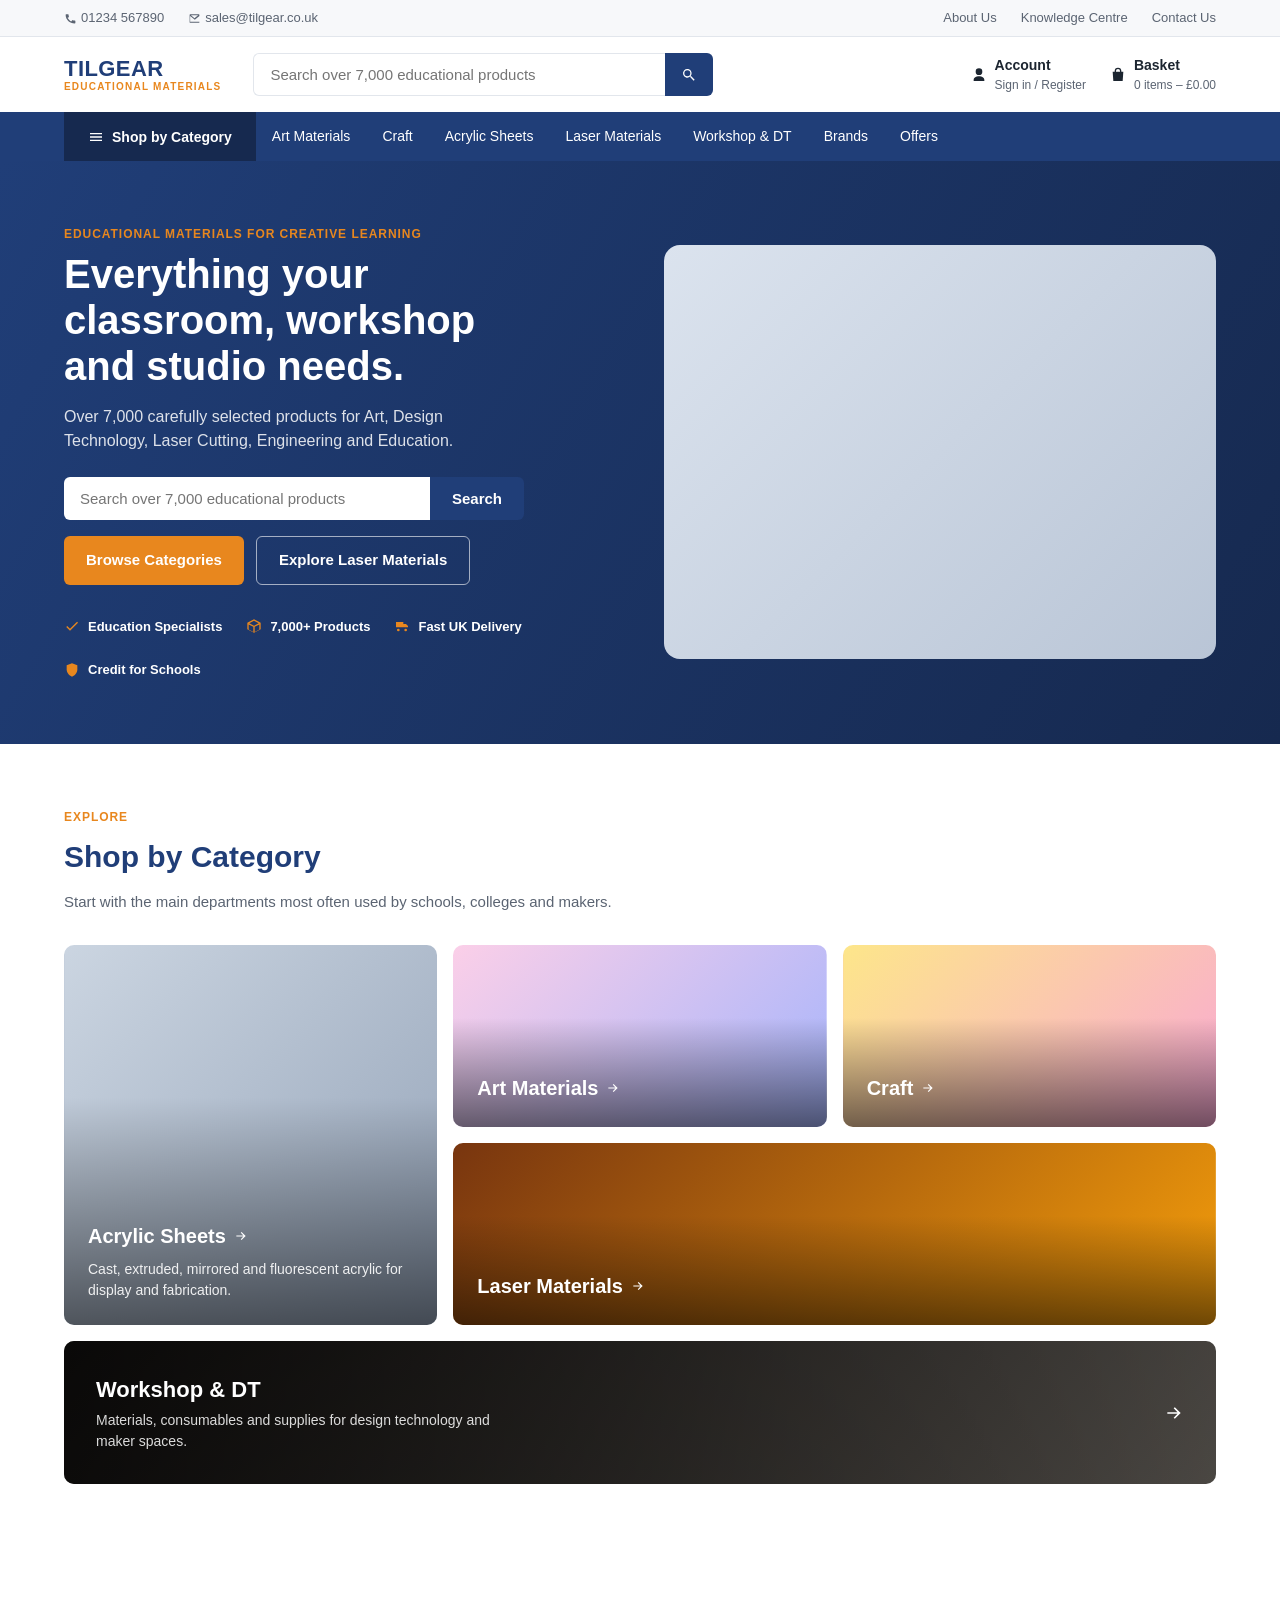
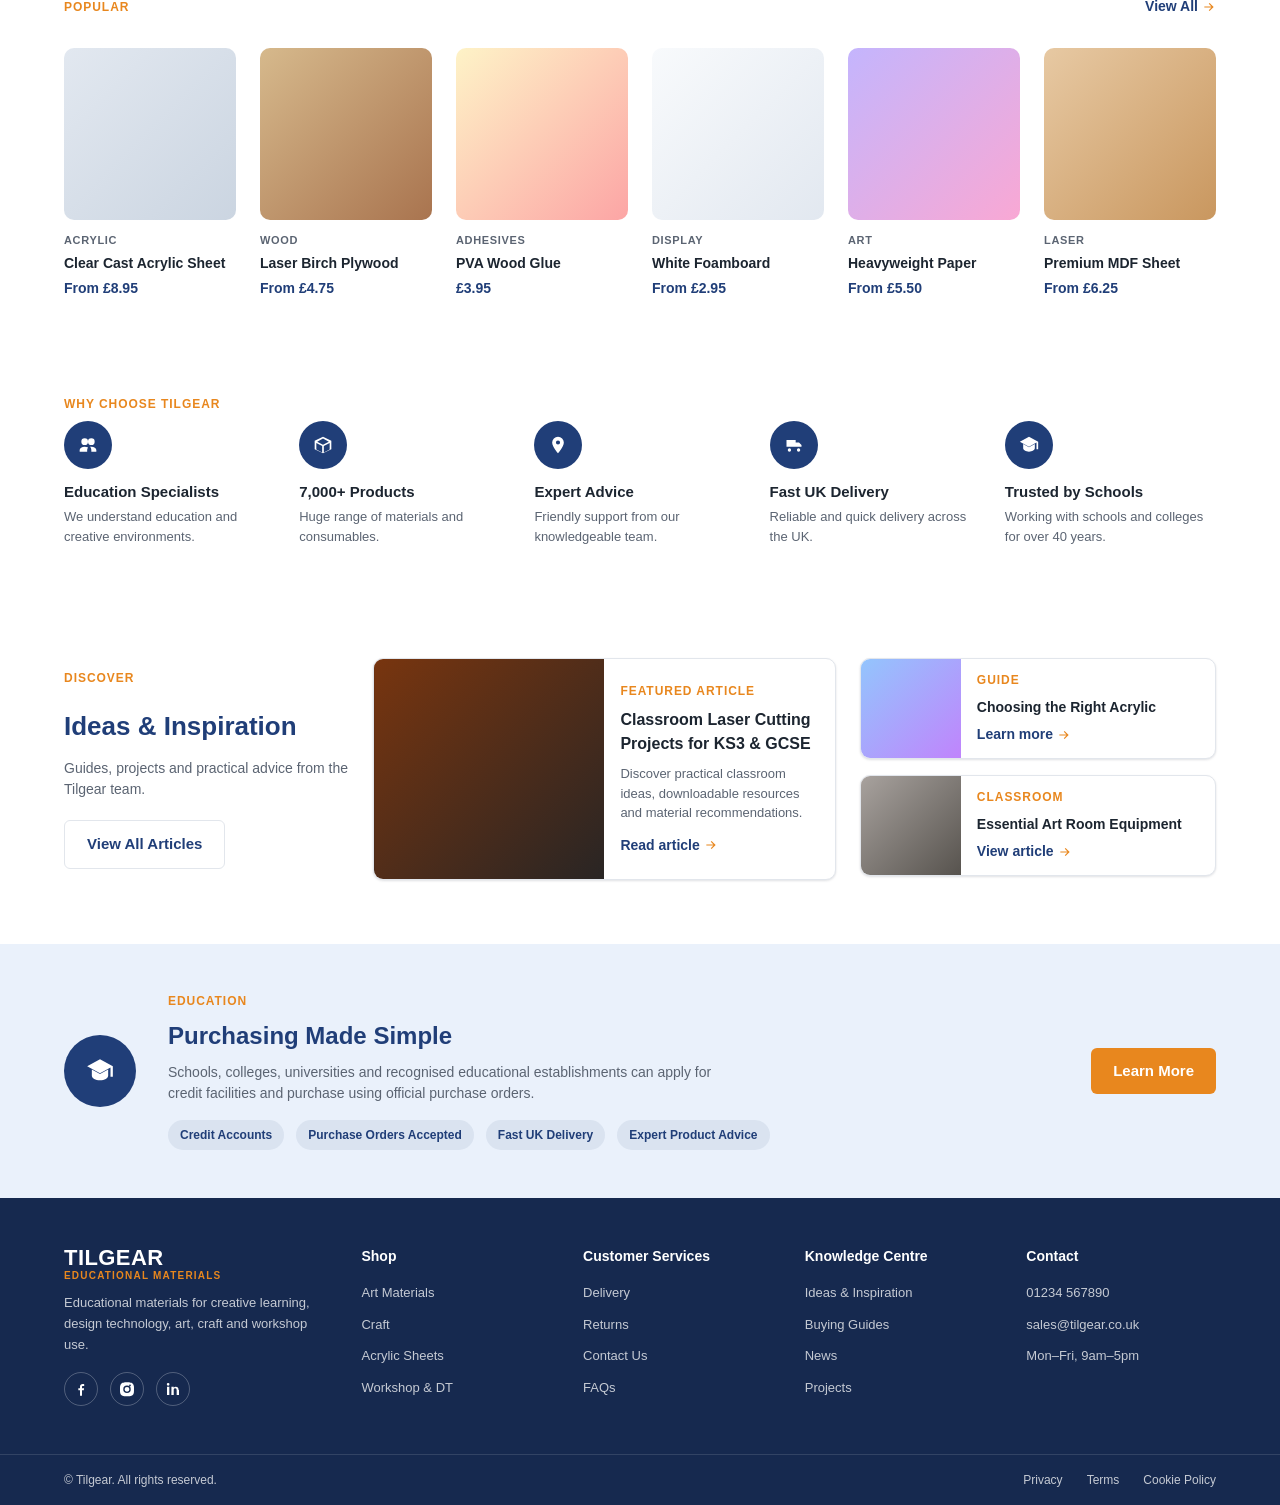
==== prototype.html @ ec7b0ab8 "Add files via upload" ====
<!DOCTYPE html>
<html lang="en">
<head>
<meta charset="UTF-8">
<meta name="viewport" content="width=device-width, initial-scale=1.0">
<title>Tilgear Educational Materials</title>
<link rel="stylesheet" href="styles.css">
</head>
<body>

<!-- =========================================================
     UTILITY TOP BAR
     ========================================================= -->
<div class="topbar">
  <div class="container topbar__inner">
    <div class="topbar__contact">
      <a href="tel:01234567890" class="topbar__link">
        <span class="icon icon-phone" aria-hidden="true"></span> 01234 567890
      </a>
      <a href="mailto:sales@tilgear.co.uk" class="topbar__link">
        <span class="icon icon-mail" aria-hidden="true"></span> sales@tilgear.co.uk
      </a>
    </div>
    <nav class="topbar__links" aria-label="Secondary">
      <a href="#">About Us</a>
      <a href="#">Knowledge Centre</a>
      <a href="#">Contact Us</a>
    </nav>
  </div>
</div>

<!-- =========================================================
     MAIN HEADER: logo / search / account / basket
     ========================================================= -->
<header class="site-header">
  <div class="container site-header__inner">
    <a href="#" class="logo">
      TILGEAR
      <span class="logo__sub">Educational Materials</span>
    </a>

    <form class="header-search" role="search">
      <input type="search" placeholder="Search over 7,000 educational products" aria-label="Search products">
      <button type="submit" class="header-search__btn" aria-label="Search">
        <span class="icon icon-search" aria-hidden="true"></span>
      </button>
    </form>

    <div class="header-actions">
      <a href="#" class="header-actions__item">
        <span class="icon icon-user" aria-hidden="true"></span>
        <span class="header-actions__text">
          Account
          <small>Sign in / Register</small>
        </span>
      </a>
      <a href="#" class="header-actions__item">
        <span class="icon icon-bag" aria-hidden="true"></span>
        <span class="header-actions__text">
          Basket
          <small>0 items &ndash; &pound;0.00</small>
        </span>
      </a>
    </div>
  </div>
</header>

<!-- =========================================================
     PRIMARY NAVIGATION
     ========================================================= -->
<nav class="main-nav" aria-label="Primary">
  <div class="container main-nav__inner">
    <button class="main-nav__categories">
      <span class="icon icon-menu" aria-hidden="true"></span> Shop by Category
    </button>
    <ul class="main-nav__list">
      <li><a href="#">Art Materials</a></li>
      <li><a href="#">Craft</a></li>
      <li><a href="#">Acrylic Sheets</a></li>
      <li><a href="#">Laser Materials</a></li>
      <li><a href="#">Workshop &amp; DT</a></li>
      <li><a href="#">Brands</a></li>
      <li><a href="#">Offers</a></li>
    </ul>
  </div>
</nav>

<main>

  <!-- =========================================================
       HERO
       ========================================================= -->
  <section class="hero">
    <div class="container hero__inner">
      <div class="hero__content">
        <p class="eyebrow eyebrow--on-dark">Educational Materials for Creative Learning</p>
        <h1 class="hero__title">Everything your classroom, workshop and studio needs.</h1>
        <p class="hero__text">Over 7,000 carefully selected products for Art, Design Technology, Laser Cutting, Engineering and Education.</p>

        <form class="hero-search" role="search">
          <input type="search" placeholder="Search over 7,000 educational products" aria-label="Search products">
          <button type="submit" class="btn btn--primary">Search</button>
        </form>

        <div class="hero__ctas">
          <a href="#" class="btn btn--accent">Browse Categories</a>
          <a href="#" class="btn btn--outline-light">Explore Laser Materials</a>
        </div>

        <ul class="hero__badges">
          <li><span class="icon icon-check" aria-hidden="true"></span> Education Specialists</li>
          <li><span class="icon icon-box" aria-hidden="true"></span> 7,000+ Products</li>
          <li><span class="icon icon-truck" aria-hidden="true"></span> Fast UK Delivery</li>
          <li><span class="icon icon-shield" aria-hidden="true"></span> Credit for Schools</li>
        </ul>
      </div>

      <div class="hero__media placeholder-img" role="img" aria-label="Workshop with laser cutting materials"></div>
    </div>
  </section>

  <!-- =========================================================
       SHOP BY CATEGORY
       ========================================================= -->
  <section class="section">
    <div class="container">
      <div class="section-header">
        <p class="eyebrow">Explore</p>
        <h2 class="section-header__title">Shop by Category</h2>
        <p class="section-header__text">Start with the main departments most often used by schools, colleges and makers.</p>
      </div>

      <div class="category-grid">
        <a href="#" class="category-tile category-tile--large placeholder-img" style="--tile-gradient: linear-gradient(135deg,#cbd5e1,#94a3b8);">
          <span class="category-tile__label">
            Acrylic Sheets
            <span class="icon icon-arrow" aria-hidden="true"></span>
          </span>
          <span class="category-tile__desc">Cast, extruded, mirrored and fluorescent acrylic for display and fabrication.</span>
        </a>

        <a href="#" class="category-tile placeholder-img" style="--tile-gradient: linear-gradient(135deg,#fbcfe8,#a5b4fc);">
          <span class="category-tile__label">Art Materials <span class="icon icon-arrow" aria-hidden="true"></span></span>
        </a>

        <a href="#" class="category-tile placeholder-img" style="--tile-gradient: linear-gradient(135deg,#fde68a,#f9a8d4);">
          <span class="category-tile__label">Craft <span class="icon icon-arrow" aria-hidden="true"></span></span>
        </a>

        <a href="#" class="category-tile category-tile--wide placeholder-img" style="--tile-gradient: linear-gradient(135deg,#78350f,#f59e0b);">
          <span class="category-tile__label">Laser Materials <span class="icon icon-arrow" aria-hidden="true"></span></span>
        </a>
      </div>

      <a href="#" class="banner-tile placeholder-img" style="--tile-gradient: linear-gradient(135deg,#1c1917,#57534e);">
        <span class="banner-tile__label">Workshop &amp; DT</span>
        <span class="banner-tile__desc">Materials, consumables and supplies for design technology and maker spaces.</span>
        <span class="icon icon-arrow icon-arrow--light" aria-hidden="true"></span>
      </a>
    </div>
  </section>

  <!-- =========================================================
       POPULAR PRODUCTS
       ========================================================= -->
  <section class="section section--tight">
    <div class="container">
      <div class="row-header">
        <p class="eyebrow">Popular</p>
        <a href="#" class="link-arrow">View All <span class="icon icon-arrow" aria-hidden="true"></span></a>
      </div>

      <div class="product-grid">

        <article class="product-card">
          <div class="product-card__img placeholder-img" style="--tile-gradient: linear-gradient(135deg,#e2e8f0,#cbd5e1);"></div>
          <p class="product-card__tag">Acrylic</p>
          <h3 class="product-card__title">Clear Cast Acrylic Sheet</h3>
          <p class="product-card__price">From &pound;8.95</p>
        </article>

        <article class="product-card">
          <div class="product-card__img placeholder-img" style="--tile-gradient: linear-gradient(135deg,#d6b98c,#a9744f);"></div>
          <p class="product-card__tag">Wood</p>
          <h3 class="product-card__title">Laser Birch Plywood</h3>
          <p class="product-card__price">From &pound;4.75</p>
        </article>

        <article class="product-card">
          <div class="product-card__img placeholder-img" style="--tile-gradient: linear-gradient(135deg,#fef3c7,#fca5a5);"></div>
          <p class="product-card__tag">Adhesives</p>
          <h3 class="product-card__title">PVA Wood Glue</h3>
          <p class="product-card__price">&pound;3.95</p>
        </article>

        <article class="product-card">
          <div class="product-card__img placeholder-img" style="--tile-gradient: linear-gradient(135deg,#f8fafc,#e2e8f0);"></div>
          <p class="product-card__tag">Display</p>
          <h3 class="product-card__title">White Foamboard</h3>
          <p class="product-card__price">From &pound;2.95</p>
        </article>

        <article class="product-card">
          <div class="product-card__img placeholder-img" style="--tile-gradient: linear-gradient(135deg,#c4b5fd,#f9a8d4);"></div>
          <p class="product-card__tag">Art</p>
          <h3 class="product-card__title">Heavyweight Paper</h3>
          <p class="product-card__price">From &pound;5.50</p>
        </article>

        <article class="product-card">
          <div class="product-card__img placeholder-img" style="--tile-gradient: linear-gradient(135deg,#e7c9a3,#c9975f);"></div>
          <p class="product-card__tag">Laser</p>
          <h3 class="product-card__title">Premium MDF Sheet</h3>
          <p class="product-card__price">From &pound;6.25</p>
        </article>

      </div>
    </div>
  </section>

  <!-- =========================================================
       WHY CHOOSE TILGEAR
       ========================================================= -->
  <section class="section section--tight">
    <div class="container">
      <p class="eyebrow">Why Choose Tilgear</p>

      <ul class="feature-list">
        <li class="feature-list__item">
          <span class="feature-icon"><span class="icon icon-users" aria-hidden="true"></span></span>
          <div>
            <h3 class="feature-list__title">Education Specialists</h3>
            <p class="feature-list__text">We understand education and creative environments.</p>
          </div>
        </li>
        <li class="feature-list__item">
          <span class="feature-icon"><span class="icon icon-box" aria-hidden="true"></span></span>
          <div>
            <h3 class="feature-list__title">7,000+ Products</h3>
            <p class="feature-list__text">Huge range of materials and consumables.</p>
          </div>
        </li>
        <li class="feature-list__item">
          <span class="feature-icon"><span class="icon icon-pin" aria-hidden="true"></span></span>
          <div>
            <h3 class="feature-list__title">Expert Advice</h3>
            <p class="feature-list__text">Friendly support from our knowledgeable team.</p>
          </div>
        </li>
        <li class="feature-list__item">
          <span class="feature-icon"><span class="icon icon-truck" aria-hidden="true"></span></span>
          <div>
            <h3 class="feature-list__title">Fast UK Delivery</h3>
            <p class="feature-list__text">Reliable and quick delivery across the UK.</p>
          </div>
        </li>
        <li class="feature-list__item">
          <span class="feature-icon"><span class="icon icon-school" aria-hidden="true"></span></span>
          <div>
            <h3 class="feature-list__title">Trusted by Schools</h3>
            <p class="feature-list__text">Working with schools and colleges for over 40 years.</p>
          </div>
        </li>
      </ul>
    </div>
  </section>

  <!-- =========================================================
       IDEAS & INSPIRATION
       ========================================================= -->
  <section class="section">
    <div class="container">
      <div class="ideas-grid">

        <div class="ideas-intro">
          <p class="eyebrow">Discover</p>
          <h2 class="ideas-intro__title">Ideas &amp; Inspiration</h2>
          <p class="ideas-intro__text">Guides, projects and practical advice from the Tilgear team.</p>
          <a href="#" class="btn btn--outline-dark">View All Articles</a>
        </div>

        <article class="article-card article-card--featured">
          <div class="article-card__img placeholder-img" style="--tile-gradient: linear-gradient(135deg,#78350f,#292524);"></div>
          <div class="article-card__body">
            <p class="eyebrow">Featured Article</p>
            <h3 class="article-card__title">Classroom Laser Cutting Projects for KS3 &amp; GCSE</h3>
            <p class="article-card__text">Discover practical classroom ideas, downloadable resources and material recommendations.</p>
            <a href="#" class="link-arrow">Read article <span class="icon icon-arrow" aria-hidden="true"></span></a>
          </div>
        </article>

        <div class="article-stack">
          <article class="article-card article-card--small">
            <div class="article-card__img placeholder-img" style="--tile-gradient: linear-gradient(135deg,#93c5fd,#c084fc);"></div>
            <div class="article-card__body">
              <p class="eyebrow">Guide</p>
              <h3 class="article-card__title">Choosing the Right Acrylic</h3>
              <a href="#" class="link-arrow">Learn more <span class="icon icon-arrow" aria-hidden="true"></span></a>
            </div>
          </article>

          <article class="article-card article-card--small">
            <div class="article-card__img placeholder-img" style="--tile-gradient: linear-gradient(135deg,#a8a29e,#57534e);"></div>
            <div class="article-card__body">
              <p class="eyebrow">Classroom</p>
              <h3 class="article-card__title">Essential Art Room Equipment</h3>
              <a href="#" class="link-arrow">View article <span class="icon icon-arrow" aria-hidden="true"></span></a>
            </div>
          </article>
        </div>

      </div>
    </div>
  </section>

  <!-- =========================================================
       PURCHASING MADE SIMPLE
       ========================================================= -->
  <section class="banner-cta">
    <div class="container banner-cta__inner">
      <div class="banner-cta__icon"><span class="icon icon-school-outline" aria-hidden="true"></span></div>
      <div class="banner-cta__content">
        <p class="eyebrow">Education</p>
        <h2 class="banner-cta__title">Purchasing Made Simple</h2>
        <p class="banner-cta__text">Schools, colleges, universities and recognised educational establishments can apply for credit facilities and purchase using official purchase orders.</p>
        <ul class="pill-list">
          <li>Credit Accounts</li>
          <li>Purchase Orders Accepted</li>
          <li>Fast UK Delivery</li>
          <li>Expert Product Advice</li>
        </ul>
      </div>
      <a href="#" class="btn btn--accent banner-cta__btn">Learn More</a>
    </div>
  </section>

</main>

<!-- =========================================================
     FOOTER
     ========================================================= -->
<footer class="site-footer">
  <div class="container site-footer__inner">
    <div class="footer-brand">
      <p class="logo logo--footer">
        TILGEAR
        <span class="logo__sub">Educational Materials</span>
      </p>
      <p class="footer-brand__text">Educational materials for creative learning, design technology, art, craft and workshop use.</p>
      <div class="footer-social">
        <a href="#" aria-label="Facebook"><span class="icon icon-facebook" aria-hidden="true"></span></a>
        <a href="#" aria-label="Instagram"><span class="icon icon-instagram" aria-hidden="true"></span></a>
        <a href="#" aria-label="LinkedIn"><span class="icon icon-linkedin" aria-hidden="true"></span></a>
      </div>
    </div>

    <nav class="footer-col" aria-label="Shop">
      <h3 class="footer-col__title">Shop</h3>
      <ul>
        <li><a href="#">Art Materials</a></li>
        <li><a href="#">Craft</a></li>
        <li><a href="#">Acrylic Sheets</a></li>
        <li><a href="#">Workshop &amp; DT</a></li>
      </ul>
    </nav>

    <nav class="footer-col" aria-label="Customer Services">
      <h3 class="footer-col__title">Customer Services</h3>
      <ul>
        <li><a href="#">Delivery</a></li>
        <li><a href="#">Returns</a></li>
        <li><a href="#">Contact Us</a></li>
        <li><a href="#">FAQs</a></li>
      </ul>
    </nav>

    <nav class="footer-col" aria-label="Knowledge Centre">
      <h3 class="footer-col__title">Knowledge Centre</h3>
      <ul>
        <li><a href="#">Ideas &amp; Inspiration</a></li>
        <li><a href="#">Buying Guides</a></li>
        <li><a href="#">News</a></li>
        <li><a href="#">Projects</a></li>
      </ul>
    </nav>

    <div class="footer-col">
      <h3 class="footer-col__title">Contact</h3>
      <ul>
        <li>01234 567890</li>
        <li>sales@tilgear.co.uk</li>
        <li>Mon&ndash;Fri, 9am&ndash;5pm</li>
      </ul>
    </div>
  </div>

  <div class="site-footer__bottom">
    <div class="container site-footer__bottom-inner">
      <p>&copy; Tilgear. All rights reserved.</p>
      <div class="footer-legal">
        <a href="#">Privacy</a>
        <a href="#">Terms</a>
        <a href="#">Cookie Policy</a>
      </div>
    </div>
  </div>
</footer>

</body>
</html>
---- styles.css ----
/* =============================================================
   TILGEAR HOMEPAGE STYLESHEET
   Reusable component classes (not element-specific IDs) so the
   same .btn / .card / .category-tile patterns can be reused
   across other pages of the site.
   ============================================================= */

/* -------------------------------------------------------------
   1. DESIGN TOKENS
   Central place to tweak brand colours, spacing and radii.
   ------------------------------------------------------------- */
:root {
  /* Brand colours */
  --color-navy: #203e78;       /* primary brand blue */
  --color-navy-dark: #16294f;  /* darker blue for gradients/hover */
  --color-yellow: #ffcc00;     /* brand accent (kept for potential use) */
  --color-orange: #e8871e;     /* CTA orange seen in buttons/eyebrows */
  --color-orange-dark: #c76f12;

  /* Neutrals */
  --color-bg: #ffffff;
  --color-bg-muted: #f7f8fa;
  --color-border: #e2e6ec;
  --color-text: #1c2530;
  --color-text-muted: #5b6472;
  --color-white: #ffffff;

  /* Feature panel tint (light blue "Purchasing Made Simple" band) */
  --color-tint-blue: #eaf1fb;

  /* Typography */
  --font-base: 'Segoe UI', Roboto, Helvetica, Arial, sans-serif;

  /* Spacing scale */
  --space-1: 4px;
  --space-2: 8px;
  --space-3: 12px;
  --space-4: 16px;
  --space-5: 24px;
  --space-6: 32px;
  --space-7: 48px;
  --space-8: 64px;

  /* Layout */
  --container-width: 1200px;
  --radius-sm: 6px;
  --radius-md: 10px;
  --radius-lg: 16px;

  /* Shadows */
  --shadow-card: 0 1px 3px rgba(20, 30, 50, 0.08), 0 1px 2px rgba(20, 30, 50, 0.06);
  --shadow-card-hover: 0 8px 20px rgba(20, 30, 50, 0.12);
}

/* -------------------------------------------------------------
   2. RESET / BASE
   ------------------------------------------------------------- */
*, *::before, *::after { box-sizing: border-box; }

html { scroll-behavior: smooth; }

body {
  margin: 0;
  font-family: var(--font-base);
  color: var(--color-text);
  background: var(--color-bg);
  line-height: 1.5;
  -webkit-font-smoothing: antialiased;
}

img { max-width: 100%; display: block; }

a {
  color: inherit;
  text-decoration: none;
}

ul { list-style: none; margin: 0; padding: 0; }

h1, h2, h3, h4, p { margin: 0; }

button {
  font-family: inherit;
  cursor: pointer;
  border: none;
  background: none;
}

input {
  font-family: inherit;
  font-size: 15px;
}

/* Visible keyboard focus for accessibility */
a:focus-visible,
button:focus-visible,
input:focus-visible {
  outline: 2px solid var(--color-orange);
  outline-offset: 2px;
}

@media (prefers-reduced-motion: reduce) {
  * { animation: none !important; transition: none !important; }
}

/* -------------------------------------------------------------
   3. LAYOUT HELPERS
   ------------------------------------------------------------- */
.container {
  width: 100%;
  max-width: var(--container-width);
  margin-inline: auto;
  padding-inline: var(--space-5);
}

.section {
  padding-block: var(--space-8);
}

.section--tight {
  padding-block: var(--space-7);
}

/* Placeholder image block: shows a soft gradient instead of a
   real photo so stakeholders can clearly see where imagery goes. */
.placeholder-img {
  background-image: var(--tile-gradient, linear-gradient(135deg, #dbe3ee, #b9c5d6));
  background-size: cover;
  background-position: center;
}

/* -------------------------------------------------------------
   4. TYPOGRAPHY HELPERS
   ------------------------------------------------------------- */
.eyebrow {
  font-size: 12px;
  font-weight: 700;
  letter-spacing: 0.08em;
  text-transform: uppercase;
  color: var(--color-orange);
  margin-bottom: var(--space-2);
}

.eyebrow--on-dark {
  color: var(--color-orange);
}

/* -------------------------------------------------------------
   5. BUTTONS (reusable across the whole site)
   ------------------------------------------------------------- */
.btn {
  display: inline-flex;
  align-items: center;
  justify-content: center;
  gap: var(--space-2);
  padding: 12px 22px;
  font-size: 15px;
  font-weight: 600;
  border-radius: var(--radius-sm);
  transition: background-color 0.15s ease, border-color 0.15s ease, color 0.15s ease;
  white-space: nowrap;
}

.btn--primary {
  background: var(--color-navy);
  color: var(--color-white);
}
.btn--primary:hover { background: var(--color-navy-dark); }

.btn--accent {
  background: var(--color-orange);
  color: var(--color-white);
}
.btn--accent:hover { background: var(--color-orange-dark); }

.btn--outline-light {
  background: transparent;
  color: var(--color-white);
  border: 1px solid rgba(255, 255, 255, 0.6);
}
.btn--outline-light:hover { background: rgba(255, 255, 255, 0.1); }

.btn--outline-dark {
  background: transparent;
  color: var(--color-navy);
  border: 1px solid var(--color-border);
}
.btn--outline-dark:hover { background: var(--color-bg-muted); }

/* -------------------------------------------------------------
   6. ICONS
   Lightweight inline SVG icons via mask, so a single currentColor
   fill can be reused and recoloured per context.
   ------------------------------------------------------------- */
.icon {
  display: inline-block;
  width: 16px;
  height: 16px;
  background-color: currentColor;
  vertical-align: middle;
  mask-size: contain;
  mask-repeat: no-repeat;
  mask-position: center;
  -webkit-mask-size: contain;
  -webkit-mask-repeat: no-repeat;
  -webkit-mask-position: center;
}

.icon-phone     { mask-image: url("data:image/svg+xml,%3Csvg xmlns='http://www.w3.org/2000/svg' viewBox='0 0 24 24'%3E%3Cpath d='M6.6 10.8c1.4 2.8 3.8 5.2 6.6 6.6l2.2-2.2c.3-.3.7-.4 1-.2 1.1.4 2.3.6 3.6.6.6 0 1 .4 1 1V20c0 .6-.4 1-1 1C10.1 21 3 13.9 3 5c0-.6.4-1 1-1h3.5c.6 0 1 .4 1 1 0 1.3.2 2.5.6 3.6.1.4 0 .8-.2 1L6.6 10.8z'/%3E%3C/svg%3E"); -webkit-mask-image: url("data:image/svg+xml,%3Csvg xmlns='http://www.w3.org/2000/svg' viewBox='0 0 24 24'%3E%3Cpath d='M6.6 10.8c1.4 2.8 3.8 5.2 6.6 6.6l2.2-2.2c.3-.3.7-.4 1-.2 1.1.4 2.3.6 3.6.6.6 0 1 .4 1 1V20c0 .6-.4 1-1 1C10.1 21 3 13.9 3 5c0-.6.4-1 1-1h3.5c.6 0 1 .4 1 1 0 1.3.2 2.5.6 3.6.1.4 0 .8-.2 1L6.6 10.8z'/%3E%3C/svg%3E"); }

.icon-mail      { mask-image: url("data:image/svg+xml,%3Csvg xmlns='http://www.w3.org/2000/svg' viewBox='0 0 24 24'%3E%3Cpath d='M4 4h16c.6 0 1 .4 1 1v14c0 .6-.4 1-1 1H4c-.6 0-1-.4-1-1V5c0-.6.4-1 1-1zm1.4 2 6.6 5.5L18.6 6H5.4zM21 7.4l-8.4 7-8.6-7V18h17V7.4z'/%3E%3C/svg%3E"); -webkit-mask-image: url("data:image/svg+xml,%3Csvg xmlns='http://www.w3.org/2000/svg' viewBox='0 0 24 24'%3E%3Cpath d='M4 4h16c.6 0 1 .4 1 1v14c0 .6-.4 1-1 1H4c-.6 0-1-.4-1-1V5c0-.6.4-1 1-1zm1.4 2 6.6 5.5L18.6 6H5.4zM21 7.4l-8.4 7-8.6-7V18h17V7.4z'/%3E%3C/svg%3E"); }

.icon-search    { mask-image: url("data:image/svg+xml,%3Csvg xmlns='http://www.w3.org/2000/svg' viewBox='0 0 24 24'%3E%3Cpath d='M15.5 14h-.8l-.3-.3a6.5 6.5 0 1 0-.7.7l.3.3v.8l5 5 1.5-1.5-5-5zm-6 0A4.5 4.5 0 1 1 14 9.5 4.5 4.5 0 0 1 9.5 14z'/%3E%3C/svg%3E"); -webkit-mask-image: url("data:image/svg+xml,%3Csvg xmlns='http://www.w3.org/2000/svg' viewBox='0 0 24 24'%3E%3Cpath d='M15.5 14h-.8l-.3-.3a6.5 6.5 0 1 0-.7.7l.3.3v.8l5 5 1.5-1.5-5-5zm-6 0A4.5 4.5 0 1 1 14 9.5 4.5 4.5 0 0 1 9.5 14z'/%3E%3C/svg%3E"); }

.icon-user      { mask-image: url("data:image/svg+xml,%3Csvg xmlns='http://www.w3.org/2000/svg' viewBox='0 0 24 24'%3E%3Cpath d='M12 12a5 5 0 1 0-5-5 5 5 0 0 0 5 5zm0 2c-4.4 0-8 2.2-8 5v2h16v-2c0-2.8-3.6-5-8-5z'/%3E%3C/svg%3E"); -webkit-mask-image: url("data:image/svg+xml,%3Csvg xmlns='http://www.w3.org/2000/svg' viewBox='0 0 24 24'%3E%3Cpath d='M12 12a5 5 0 1 0-5-5 5 5 0 0 0 5 5zm0 2c-4.4 0-8 2.2-8 5v2h16v-2c0-2.8-3.6-5-8-5z'/%3E%3C/svg%3E"); }

.icon-bag       { mask-image: url("data:image/svg+xml,%3Csvg xmlns='http://www.w3.org/2000/svg' viewBox='0 0 24 24'%3E%3Cpath d='M7 7V6a5 5 0 0 1 10 0v1h3l-1 14H5L4 7h3zm2 0h6V6a3 3 0 0 0-6 0v1z'/%3E%3C/svg%3E"); -webkit-mask-image: url("data:image/svg+xml,%3Csvg xmlns='http://www.w3.org/2000/svg' viewBox='0 0 24 24'%3E%3Cpath d='M7 7V6a5 5 0 0 1 10 0v1h3l-1 14H5L4 7h3zm2 0h6V6a3 3 0 0 0-6 0v1z'/%3E%3C/svg%3E"); }

.icon-menu      { mask-image: url("data:image/svg+xml,%3Csvg xmlns='http://www.w3.org/2000/svg' viewBox='0 0 24 24'%3E%3Cpath d='M3 6h18v2H3V6zm0 5h18v2H3v-2zm0 5h18v2H3v-2z'/%3E%3C/svg%3E"); -webkit-mask-image: url("data:image/svg+xml,%3Csvg xmlns='http://www.w3.org/2000/svg' viewBox='0 0 24 24'%3E%3Cpath d='M3 6h18v2H3V6zm0 5h18v2H3v-2zm0 5h18v2H3v-2z'/%3E%3C/svg%3E"); }

.icon-check     { mask-image: url("data:image/svg+xml,%3Csvg xmlns='http://www.w3.org/2000/svg' viewBox='0 0 24 24'%3E%3Cpath d='M9 16.2 4.8 12l-1.4 1.4L9 19 21 7l-1.4-1.4z'/%3E%3C/svg%3E"); -webkit-mask-image: url("data:image/svg+xml,%3Csvg xmlns='http://www.w3.org/2000/svg' viewBox='0 0 24 24'%3E%3Cpath d='M9 16.2 4.8 12l-1.4 1.4L9 19 21 7l-1.4-1.4z'/%3E%3C/svg%3E"); }

.icon-box       { mask-image: url("data:image/svg+xml,%3Csvg xmlns='http://www.w3.org/2000/svg' viewBox='0 0 24 24'%3E%3Cpath d='M12 2 2 7v10l10 5 10-5V7L12 2zm0 2.2L19 8l-7 3.6L5 8l7-3.8zM4 9.7l7 3.6v7.6l-7-3.5V9.7zm9 11.2v-7.6l7-3.6v7.7l-7 3.5z'/%3E%3C/svg%3E"); -webkit-mask-image: url("data:image/svg+xml,%3Csvg xmlns='http://www.w3.org/2000/svg' viewBox='0 0 24 24'%3E%3Cpath d='M12 2 2 7v10l10 5 10-5V7L12 2zm0 2.2L19 8l-7 3.6L5 8l7-3.8zM4 9.7l7 3.6v7.6l-7-3.5V9.7zm9 11.2v-7.6l7-3.6v7.7l-7 3.5z'/%3E%3C/svg%3E"); }

.icon-truck     { mask-image: url("data:image/svg+xml,%3Csvg xmlns='http://www.w3.org/2000/svg' viewBox='0 0 24 24'%3E%3Cpath d='M3 6h11v8H3V6zm11 3h4l3 3v2h-7V9zM6.5 20a2 2 0 1 1 0-4 2 2 0 0 1 0 4zm11 0a2 2 0 1 1 0-4 2 2 0 0 1 0 4z'/%3E%3C/svg%3E"); -webkit-mask-image: url("data:image/svg+xml,%3Csvg xmlns='http://www.w3.org/2000/svg' viewBox='0 0 24 24'%3E%3Cpath d='M3 6h11v8H3V6zm11 3h4l3 3v2h-7V9zM6.5 20a2 2 0 1 1 0-4 2 2 0 0 1 0 4zm11 0a2 2 0 1 1 0-4 2 2 0 0 1 0 4z'/%3E%3C/svg%3E"); }

.icon-shield    { mask-image: url("data:image/svg+xml,%3Csvg xmlns='http://www.w3.org/2000/svg' viewBox='0 0 24 24'%3E%3Cpath d='M12 2 4 5v6c0 5 3.4 9.4 8 11 4.6-1.6 8-6 8-11V5l-8-3z'/%3E%3C/svg%3E"); -webkit-mask-image: url("data:image/svg+xml,%3Csvg xmlns='http://www.w3.org/2000/svg' viewBox='0 0 24 24'%3E%3Cpath d='M12 2 4 5v6c0 5 3.4 9.4 8 11 4.6-1.6 8-6 8-11V5l-8-3z'/%3E%3C/svg%3E"); }

.icon-arrow     { mask-image: url("data:image/svg+xml,%3Csvg xmlns='http://www.w3.org/2000/svg' viewBox='0 0 24 24'%3E%3Cpath d='M13 5l7 7-7 7-1.4-1.4L16.2 13H4v-2h12.2l-4.6-4.6z'/%3E%3C/svg%3E"); -webkit-mask-image: url("data:image/svg+xml,%3Csvg xmlns='http://www.w3.org/2000/svg' viewBox='0 0 24 24'%3E%3Cpath d='M13 5l7 7-7 7-1.4-1.4L16.2 13H4v-2h12.2l-4.6-4.6z'/%3E%3C/svg%3E"); width: 14px; height: 14px; }

.icon-arrow--light { color: var(--color-white); }

.icon-users     { mask-image: url("data:image/svg+xml,%3Csvg xmlns='http://www.w3.org/2000/svg' viewBox='0 0 24 24'%3E%3Cpath d='M8 12a4 4 0 1 0-4-4 4 4 0 0 0 4 4zm8 0a4 4 0 1 0-4-4 4 4 0 0 0 4 4zm-8 2c-3.3 0-6 1.8-6 4v2h9v-2c0-1.1.4-2.1 1.1-3A9 9 0 0 0 8 14zm8 0c-.6 0-1.2.1-1.7.2.9.9 1.7 2.1 1.7 3.8v2h6v-2c0-2.2-2.7-4-6-4z'/%3E%3C/svg%3E"); -webkit-mask-image: url("data:image/svg+xml,%3Csvg xmlns='http://www.w3.org/2000/svg' viewBox='0 0 24 24'%3E%3Cpath d='M8 12a4 4 0 1 0-4-4 4 4 0 0 0 4 4zm8 0a4 4 0 1 0-4-4 4 4 0 0 0 4 4zm-8 2c-3.3 0-6 1.8-6 4v2h9v-2c0-1.1.4-2.1 1.1-3A9 9 0 0 0 8 14zm8 0c-.6 0-1.2.1-1.7.2.9.9 1.7 2.1 1.7 3.8v2h6v-2c0-2.2-2.7-4-6-4z'/%3E%3C/svg%3E"); }

.icon-pin       { mask-image: url("data:image/svg+xml,%3Csvg xmlns='http://www.w3.org/2000/svg' viewBox='0 0 24 24'%3E%3Cpath d='M12 2a7 7 0 0 0-7 7c0 5.2 7 13 7 13s7-7.8 7-13a7 7 0 0 0-7-7zm0 9.5A2.5 2.5 0 1 1 14.5 9 2.5 2.5 0 0 1 12 11.5z'/%3E%3C/svg%3E"); -webkit-mask-image: url("data:image/svg+xml,%3Csvg xmlns='http://www.w3.org/2000/svg' viewBox='0 0 24 24'%3E%3Cpath d='M12 2a7 7 0 0 0-7 7c0 5.2 7 13 7 13s7-7.8 7-13a7 7 0 0 0-7-7zm0 9.5A2.5 2.5 0 1 1 14.5 9 2.5 2.5 0 0 1 12 11.5z'/%3E%3C/svg%3E"); }

.icon-school, .icon-school-outline { mask-image: url("data:image/svg+xml,%3Csvg xmlns='http://www.w3.org/2000/svg' viewBox='0 0 24 24'%3E%3Cpath d='M12 2 1 8l11 6 9-4.9V17h2V8L12 2zM5 10.8V16c0 2 3.1 4 7 4s7-2 7-4v-5.2l-7 3.8-7-3.8z'/%3E%3C/svg%3E"); -webkit-mask-image: url("data:image/svg+xml,%3Csvg xmlns='http://www.w3.org/2000/svg' viewBox='0 0 24 24'%3E%3Cpath d='M12 2 1 8l11 6 9-4.9V17h2V8L12 2zM5 10.8V16c0 2 3.1 4 7 4s7-2 7-4v-5.2l-7 3.8-7-3.8z'/%3E%3C/svg%3E"); }

.icon-school-outline { width: 28px; height: 28px; }

.icon-facebook  { mask-image: url("data:image/svg+xml,%3Csvg xmlns='http://www.w3.org/2000/svg' viewBox='0 0 24 24'%3E%3Cpath d='M13.5 22v-8h2.7l.4-3.1h-3.1V9c0-.9.2-1.5 1.6-1.5h1.7V4.7C16.5 4.6 15.5 4.5 14.4 4.5c-2.3 0-3.9 1.4-3.9 4v2.4H8v3.1h2.5V22h3z'/%3E%3C/svg%3E"); -webkit-mask-image: url("data:image/svg+xml,%3Csvg xmlns='http://www.w3.org/2000/svg' viewBox='0 0 24 24'%3E%3Cpath d='M13.5 22v-8h2.7l.4-3.1h-3.1V9c0-.9.2-1.5 1.6-1.5h1.7V4.7C16.5 4.6 15.5 4.5 14.4 4.5c-2.3 0-3.9 1.4-3.9 4v2.4H8v3.1h2.5V22h3z'/%3E%3C/svg%3E"); }

.icon-instagram { mask-image: url("data:image/svg+xml,%3Csvg xmlns='http://www.w3.org/2000/svg' viewBox='0 0 24 24'%3E%3Cpath d='M12 2c-2.7 0-3.1 0-4.1.1-1.1.1-1.9.3-2.5.6-.7.3-1.3.7-1.9 1.3-.6.6-1 1.2-1.3 1.9-.3.6-.5 1.4-.6 2.5C1.5 9.4 1.5 9.8 1.5 12.5s0 3.1.1 4.1c.1 1.1.3 1.9.6 2.5.3.7.7 1.3 1.3 1.9.6.6 1.2 1 1.9 1.3.6.3 1.4.5 2.5.6 1 .1 1.4.1 4.1.1s3.1 0 4.1-.1c1.1-.1 1.9-.3 2.5-.6.7-.3 1.3-.7 1.9-1.3.6-.6 1-1.2 1.3-1.9.3-.6.5-1.4.6-2.5.1-1 .1-1.4.1-4.1s0-3.1-.1-4.1c-.1-1.1-.3-1.9-.6-2.5-.3-.7-.7-1.3-1.3-1.9-.6-.6-1.2-1-1.9-1.3-.6-.3-1.4-.5-2.5-.6C15.1 2 14.7 2 12 2zm0 4.9a5.6 5.6 0 1 1 0 11.2 5.6 5.6 0 0 1 0-11.2zm0 2a3.6 3.6 0 1 0 0 7.2 3.6 3.6 0 0 0 0-7.2zm5.8-2.2a1.3 1.3 0 1 1-2.6 0 1.3 1.3 0 0 1 2.6 0z'/%3E%3C/svg%3E"); -webkit-mask-image: url("data:image/svg+xml,%3Csvg xmlns='http://www.w3.org/2000/svg' viewBox='0 0 24 24'%3E%3Cpath d='M12 2c-2.7 0-3.1 0-4.1.1-1.1.1-1.9.3-2.5.6-.7.3-1.3.7-1.9 1.3-.6.6-1 1.2-1.3 1.9-.3.6-.5 1.4-.6 2.5C1.5 9.4 1.5 9.8 1.5 12.5s0 3.1.1 4.1c.1 1.1.3 1.9.6 2.5.3.7.7 1.3 1.3 1.9.6.6 1.2 1 1.9 1.3.6.3 1.4.5 2.5.6 1 .1 1.4.1 4.1.1s3.1 0 4.1-.1c1.1-.1 1.9-.3 2.5-.6.7-.3 1.3-.7 1.9-1.3.6-.6 1-1.2 1.3-1.9.3-.6.5-1.4.6-2.5.1-1 .1-1.4.1-4.1s0-3.1-.1-4.1c-.1-1.1-.3-1.9-.6-2.5-.3-.7-.7-1.3-1.3-1.9-.6-.6-1.2-1-1.9-1.3-.6-.3-1.4-.5-2.5-.6C15.1 2 14.7 2 12 2zm0 4.9a5.6 5.6 0 1 1 0 11.2 5.6 5.6 0 0 1 0-11.2zm0 2a3.6 3.6 0 1 0 0 7.2 3.6 3.6 0 0 0 0-7.2zm5.8-2.2a1.3 1.3 0 1 1-2.6 0 1.3 1.3 0 0 1 2.6 0z'/%3E%3C/svg%3E"); }

.icon-linkedin  { mask-image: url("data:image/svg+xml,%3Csvg xmlns='http://www.w3.org/2000/svg' viewBox='0 0 24 24'%3E%3Cpath d='M6.5 8.5H3V21h3.5V8.5zM4.7 3a2 2 0 1 0 0 4 2 2 0 0 0 0-4zM21 13.4V21h-3.5v-7.1c0-1.7-.6-2.9-2.1-2.9-1.2 0-1.9.8-2.2 1.5-.1.3-.1.6-.1 1V21H9.6s.1-11.5 0-12.5h3.5v1.8a3.5 3.5 0 0 1 3.2-1.8c2.3 0 4.1 1.5 4.1 4.9z'/%3E%3C/svg%3E"); -webkit-mask-image: url("data:image/svg+xml,%3Csvg xmlns='http://www.w3.org/2000/svg' viewBox='0 0 24 24'%3E%3Cpath d='M6.5 8.5H3V21h3.5V8.5zM4.7 3a2 2 0 1 0 0 4 2 2 0 0 0 0-4zM21 13.4V21h-3.5v-7.1c0-1.7-.6-2.9-2.1-2.9-1.2 0-1.9.8-2.2 1.5-.1.3-.1.6-.1 1V21H9.6s.1-11.5 0-12.5h3.5v1.8a3.5 3.5 0 0 1 3.2-1.8c2.3 0 4.1 1.5 4.1 4.9z'/%3E%3C/svg%3E"); }

/* -------------------------------------------------------------
   7. TOP UTILITY BAR
   ------------------------------------------------------------- */
.topbar {
  background: var(--color-bg-muted);
  border-bottom: 1px solid var(--color-border);
  font-size: 13px;
  color: var(--color-text-muted);
}

.topbar__inner {
  display: flex;
  align-items: center;
  justify-content: space-between;
  height: 36px;
}

.topbar__contact { display: flex; gap: var(--space-5); }

.topbar__link { display: inline-flex; align-items: center; gap: var(--space-1); }
.topbar__link .icon { width: 13px; height: 13px; }

.topbar__links { display: flex; gap: var(--space-5); }
.topbar__links a:hover { color: var(--color-navy); }

/* -------------------------------------------------------------
   8. SITE HEADER
   ------------------------------------------------------------- */
.site-header { padding-block: var(--space-4); }

.site-header__inner {
  display: flex;
  align-items: center;
  gap: var(--space-6);
}

.logo {
  display: flex;
  flex-direction: column;
  font-size: 22px;
  font-weight: 800;
  letter-spacing: 0.02em;
  color: var(--color-navy);
  line-height: 1.1;
  flex-shrink: 0;
}

.logo__sub {
  font-size: 10px;
  font-weight: 600;
  letter-spacing: 0.12em;
  color: var(--color-orange);
  text-transform: uppercase;
}

.header-search {
  flex: 1;
  display: flex;
  max-width: 460px;
}

.header-search input {
  flex: 1;
  padding: 12px 16px;
  border: 1px solid var(--color-border);
  border-right: none;
  border-radius: var(--radius-sm) 0 0 var(--radius-sm);
}

.header-search__btn {
  width: 48px;
  background: var(--color-navy);
  border-radius: 0 var(--radius-sm) var(--radius-sm) 0;
  display: flex;
  align-items: center;
  justify-content: center;
  color: var(--color-white);
}
.header-search__btn:hover { background: var(--color-navy-dark); }

.header-actions {
  display: flex;
  gap: var(--space-5);
  margin-left: auto;
}

.header-actions__item {
  display: flex;
  align-items: center;
  gap: var(--space-2);
}

.header-actions__text {
  display: flex;
  flex-direction: column;
  font-size: 14px;
  font-weight: 600;
}

.header-actions__text small {
  font-size: 12px;
  font-weight: 400;
  color: var(--color-text-muted);
}

/* -------------------------------------------------------------
   9. PRIMARY NAVIGATION
   ------------------------------------------------------------- */
.main-nav {
  background: var(--color-navy);
  color: var(--color-white);
}

.main-nav__inner {
  display: flex;
  align-items: stretch;
}

.main-nav__categories {
  display: flex;
  align-items: center;
  gap: var(--space-2);
  padding: 14px var(--space-5);
  background: var(--color-navy-dark);
  color: var(--color-white);
  font-weight: 600;
  font-size: 14px;
  white-space: nowrap;
}

.main-nav__list {
  display: flex;
  align-items: center;
}

.main-nav__list li a {
  display: block;
  padding: 14px var(--space-4);
  font-size: 14px;
  font-weight: 500;
  transition: background-color 0.15s ease;
}

.main-nav__list li a:hover {
  background: rgba(255, 255, 255, 0.08);
}

/* -------------------------------------------------------------
   10. HERO
   ------------------------------------------------------------- */
.hero {
  background: linear-gradient(120deg, var(--color-navy) 0%, var(--color-navy-dark) 100%);
  padding-block: var(--space-8);
}

.hero__inner {
  display: grid;
  grid-template-columns: 1fr 1fr;
  gap: var(--space-7);
  align-items: center;
}

.hero__title {
  font-size: 40px;
  line-height: 1.15;
  font-weight: 800;
  color: var(--color-white);
  margin-bottom: var(--space-4);
  max-width: 480px;
}

.hero__text {
  color: rgba(255, 255, 255, 0.85);
  font-size: 16px;
  max-width: 460px;
  margin-bottom: var(--space-5);
}

.hero-search {
  display: flex;
  max-width: 460px;
  margin-bottom: var(--space-4);
}

.hero-search input {
  flex: 1;
  padding: 13px 16px;
  border: none;
  border-radius: var(--radius-sm) 0 0 var(--radius-sm);
}

.hero-search .btn {
  border-radius: 0 var(--radius-sm) var(--radius-sm) 0;
}

.hero__ctas {
  display: flex;
  gap: var(--space-3);
  margin-bottom: var(--space-6);
}

.hero__badges {
  display: flex;
  flex-wrap: wrap;
  gap: var(--space-5);
}

.hero__badges li {
  display: flex;
  align-items: center;
  gap: var(--space-2);
  font-size: 13px;
  font-weight: 600;
  color: var(--color-white);
}

.hero__badges .icon { color: var(--color-orange); }

.hero__media {
  aspect-ratio: 4 / 3;
  border-radius: var(--radius-lg);
  min-height: 320px;
}

/* -------------------------------------------------------------
   11. SECTION HEADER (reused above product/category grids)
   ------------------------------------------------------------- */
.section-header { max-width: 560px; margin-bottom: var(--space-6); }

.section-header__title {
  font-size: 30px;
  font-weight: 800;
  color: var(--color-navy);
  margin-bottom: var(--space-3);
}

.section-header__text { color: var(--color-text-muted); font-size: 15px; }

.row-header {
  display: flex;
  align-items: baseline;
  justify-content: space-between;
  margin-bottom: var(--space-5);
}

.link-arrow {
  display: inline-flex;
  align-items: center;
  gap: var(--space-1);
  font-weight: 600;
  font-size: 14px;
  color: var(--color-navy);
}
.link-arrow:hover { color: var(--color-orange); }
.link-arrow .icon { color: var(--color-orange); }

/* -------------------------------------------------------------
   12. CATEGORY GRID
   A 12-col-ish grid where the acrylic tile spans two rows and
   the laser tile spans two columns, matching the mockup layout.
   ------------------------------------------------------------- */
.category-grid {
  display: grid;
  grid-template-columns: 1fr 1fr 1fr;
  grid-template-rows: auto auto;
  gap: var(--space-4);
  margin-bottom: var(--space-4);
}

.category-tile {
  position: relative;
  border-radius: var(--radius-md);
  overflow: hidden;
  min-height: 180px;
  display: flex;
  flex-direction: column;
  justify-content: flex-end;
  padding: var(--space-5);
  color: var(--color-white);
  transition: transform 0.2s ease, box-shadow 0.2s ease;
}

.category-tile::before {
  /* Scrim so light-coloured placeholder gradients still keep white
     text readable, same as it would with a photographic image. */
  content: "";
  position: absolute;
  inset: 0;
  background: linear-gradient(to top, rgba(0, 0, 0, 0.55), rgba(0, 0, 0, 0) 60%);
}

.category-tile > * { position: relative; z-index: 1; }

.category-tile:hover {
  transform: translateY(-2px);
  box-shadow: var(--shadow-card-hover);
}

.category-tile--large {
  grid-row: 1 / 3;
  min-height: 380px;
}

.category-tile--wide {
  grid-column: 2 / 4;
}

.category-tile__label {
  display: flex;
  align-items: center;
  gap: var(--space-2);
  font-size: 20px;
  font-weight: 700;
}

.category-tile__desc {
  font-size: 14px;
  margin-top: var(--space-2);
  max-width: 320px;
  color: rgba(255, 255, 255, 0.9);
}

/* Full-width promotional strip (Workshop & DT) */
.banner-tile {
  position: relative;
  display: flex;
  flex-direction: column;
  justify-content: center;
  gap: var(--space-1);
  border-radius: var(--radius-md);
  overflow: hidden;
  min-height: 140px;
  padding: var(--space-6);
  color: var(--color-white);
}

.banner-tile::before {
  content: "";
  position: absolute;
  inset: 0;
  background: linear-gradient(to right, rgba(0, 0, 0, 0.65), rgba(0, 0, 0, 0.15));
}

.banner-tile > * { position: relative; z-index: 1; }

.banner-tile__label { font-size: 22px; font-weight: 700; }
.banner-tile__desc { font-size: 14px; color: rgba(255, 255, 255, 0.85); max-width: 420px; }
.banner-tile .icon-arrow { position: absolute; right: var(--space-6); top: 50%; transform: translateY(-50%); width: 20px; height: 20px; }

/* -------------------------------------------------------------
   13. PRODUCT GRID / CARD
   ------------------------------------------------------------- */
.product-grid {
  display: grid;
  grid-template-columns: repeat(6, 1fr);
  gap: var(--space-5);
}

.product-card__img {
  aspect-ratio: 1 / 1;
  border-radius: var(--radius-md);
  margin-bottom: var(--space-3);
}

.product-card__tag {
  font-size: 11px;
  font-weight: 700;
  letter-spacing: 0.06em;
  text-transform: uppercase;
  color: var(--color-text-muted);
  margin-bottom: var(--space-1);
}

.product-card__title {
  font-size: 14px;
  font-weight: 600;
  margin-bottom: var(--space-1);
}

.product-card__price {
  font-size: 14px;
  font-weight: 700;
  color: var(--color-navy);
}

/* -------------------------------------------------------------
   14. WHY CHOOSE TILGEAR (feature list)
   ------------------------------------------------------------- */
.feature-list {
  display: grid;
  grid-template-columns: repeat(5, 1fr);
  gap: var(--space-5);
}

.feature-list__item {
  display: flex;
  flex-direction: column;
  align-items: flex-start;
  gap: var(--space-3);
}

.feature-icon {
  width: 48px;
  height: 48px;
  border-radius: 50%;
  background: var(--color-navy);
  color: var(--color-white);
  display: flex;
  align-items: center;
  justify-content: center;
  flex-shrink: 0;
}
.feature-icon .icon { width: 20px; height: 20px; }

.feature-list__title { font-size: 15px; font-weight: 700; margin-bottom: 4px; }
.feature-list__text { font-size: 13px; color: var(--color-text-muted); }

/* -------------------------------------------------------------
   15. IDEAS & INSPIRATION
   ------------------------------------------------------------- */
.ideas-grid {
  display: grid;
  grid-template-columns: 0.8fr 1.3fr 1fr;
  gap: var(--space-5);
  align-items: stretch;
}

.ideas-intro {
  display: flex;
  flex-direction: column;
  align-items: flex-start;
  justify-content: center;
  gap: var(--space-3);
}

.ideas-intro__title { font-size: 26px; font-weight: 800; color: var(--color-navy); }
.ideas-intro__text { color: var(--color-text-muted); font-size: 14px; margin-bottom: var(--space-2); }

/* Card base, reused for both the large featured article and the
   two smaller stacked articles. */
.article-card {
  border: 1px solid var(--color-border);
  border-radius: var(--radius-md);
  overflow: hidden;
  background: var(--color-white);
  box-shadow: var(--shadow-card);
}

.article-card__body { padding: var(--space-4); }
.article-card__title { font-size: 16px; font-weight: 700; margin-bottom: var(--space-2); }
.article-card__text { font-size: 13px; color: var(--color-text-muted); margin-bottom: var(--space-3); }

.article-card--featured {
  display: grid;
  grid-template-columns: 1fr 1fr;
}
.article-card--featured .article-card__img { height: 100%; min-height: 220px; }
.article-card--featured .article-card__body { display: flex; flex-direction: column; justify-content: center; }

.article-stack {
  display: flex;
  flex-direction: column;
  gap: var(--space-4);
}

.article-card--small {
  display: flex;
  align-items: stretch;
}
.article-card--small .article-card__img { width: 100px; flex-shrink: 0; }
.article-card--small .article-card__body { padding: var(--space-3) var(--space-4); flex: 1; }
.article-card--small .article-card__title { font-size: 14px; margin-bottom: var(--space-1); }

/* -------------------------------------------------------------
   16. PURCHASING MADE SIMPLE (CTA banner)
   ------------------------------------------------------------- */
.banner-cta {
  background: var(--color-tint-blue);
  padding-block: var(--space-7);
}

.banner-cta__inner {
  display: flex;
  align-items: center;
  gap: var(--space-6);
}

.banner-cta__icon {
  width: 72px;
  height: 72px;
  border-radius: 50%;
  background: var(--color-navy);
  color: var(--color-white);
  display: flex;
  align-items: center;
  justify-content: center;
  flex-shrink: 0;
}

.banner-cta__content { flex: 1; }
.banner-cta__title { font-size: 24px; font-weight: 800; color: var(--color-navy); margin-bottom: var(--space-2); }
.banner-cta__text { font-size: 14px; color: var(--color-text-muted); max-width: 560px; margin-bottom: var(--space-4); }

.pill-list { display: flex; flex-wrap: wrap; gap: var(--space-3); }
.pill-list li {
  display: flex;
  align-items: center;
  font-size: 12px;
  font-weight: 600;
  color: var(--color-navy);
  background: rgba(32, 62, 120, 0.08);
  padding: 6px 12px;
  border-radius: 999px;
}

.banner-cta__btn { flex-shrink: 0; }

/* -------------------------------------------------------------
   17. FOOTER
   ------------------------------------------------------------- */
.site-footer {
  background: var(--color-navy-dark);
  color: rgba(255, 255, 255, 0.75);
}

.site-footer__inner {
  display: grid;
  grid-template-columns: 1.4fr 1fr 1fr 1fr 1fr;
  gap: var(--space-6);
  padding-block: var(--space-7);
}

.logo--footer {
  color: var(--color-white);
  margin-bottom: var(--space-3);
}

.footer-brand__text { font-size: 13px; line-height: 1.6; margin-bottom: var(--space-4); max-width: 260px; }

.footer-social { display: flex; gap: var(--space-3); }
.footer-social a {
  width: 34px;
  height: 34px;
  border-radius: 50%;
  border: 1px solid rgba(255, 255, 255, 0.25);
  display: flex;
  align-items: center;
  justify-content: center;
  color: var(--color-white);
}
.footer-social a:hover { background: rgba(255, 255, 255, 0.1); }

.footer-col__title {
  color: var(--color-white);
  font-size: 14px;
  font-weight: 700;
  margin-bottom: var(--space-4);
}

.footer-col ul { display: flex; flex-direction: column; gap: var(--space-3); }
.footer-col a, .footer-col li { font-size: 13px; }
.footer-col a:hover { color: var(--color-white); }

.site-footer__bottom {
  border-top: 1px solid rgba(255, 255, 255, 0.12);
}

.site-footer__bottom-inner {
  display: flex;
  align-items: center;
  justify-content: space-between;
  padding-block: var(--space-4);
  font-size: 12px;
}

.footer-legal { display: flex; gap: var(--space-5); }
.footer-legal a:hover { color: var(--color-white); }

/* -------------------------------------------------------------
   18. RESPONSIVE
   ------------------------------------------------------------- */
@media (max-width: 1024px) {
  .hero__inner { grid-template-columns: 1fr; }
  .hero__media { min-height: 260px; }
  .product-grid { grid-template-columns: repeat(3, 1fr); }
  .feature-list { grid-template-columns: repeat(3, 1fr); }
  .ideas-grid { grid-template-columns: 1fr; }
  .article-card--featured { grid-template-columns: 1fr; }
  .site-footer__inner { grid-template-columns: 1fr 1fr; }
}

@media (max-width: 720px) {
  .topbar__links { display: none; }
  .site-header__inner { flex-wrap: wrap; }
  .header-search { order: 3; max-width: 100%; flex-basis: 100%; }
  .main-nav__list { flex-wrap: wrap; }
  .hero__title { font-size: 30px; }
  .category-grid { grid-template-columns: 1fr 1fr; }
  .category-tile--large { grid-column: 1 / 3; grid-row: auto; min-height: 220px; }
  .category-tile--wide { grid-column: 1 / 3; }
  .product-grid { grid-template-columns: repeat(2, 1fr); }
  .feature-list { grid-template-columns: 1fr 1fr; }
  .banner-cta__inner { flex-wrap: wrap; }
  .site-footer__inner { grid-template-columns: 1fr; }
}
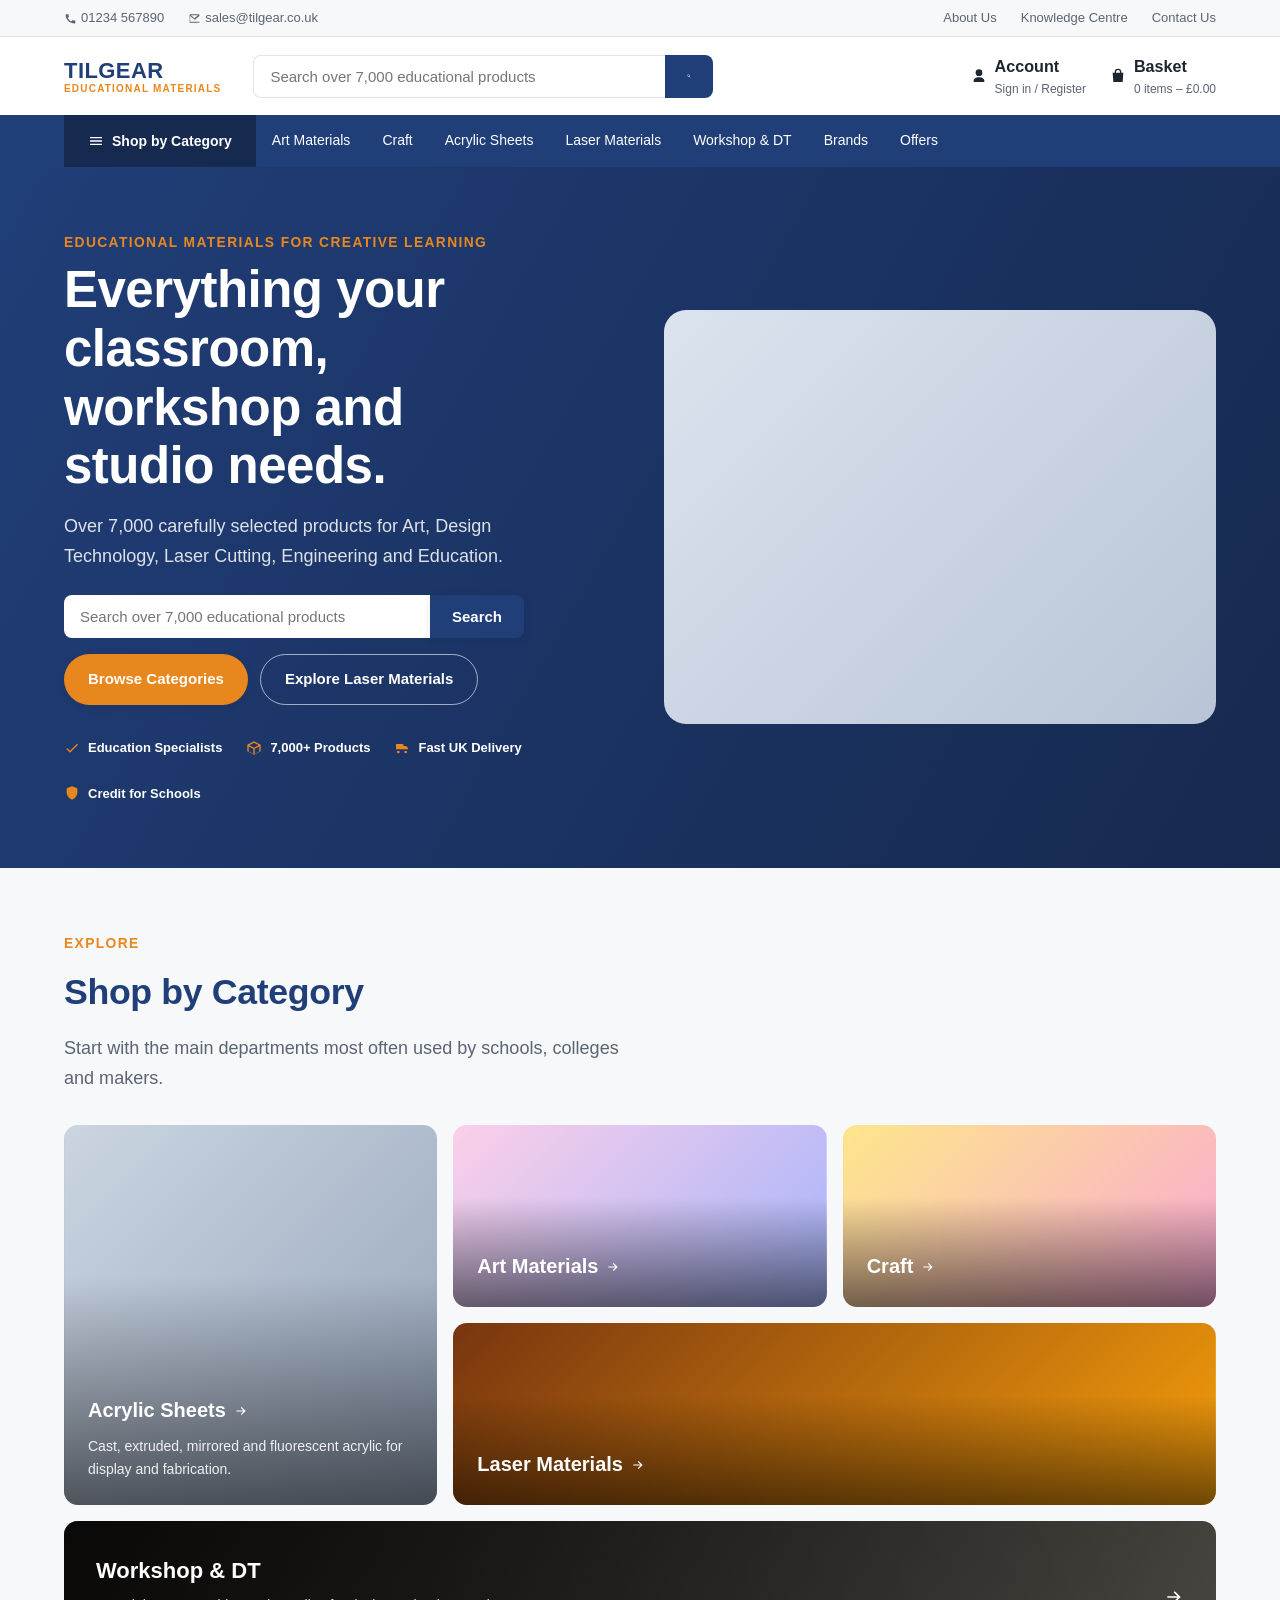
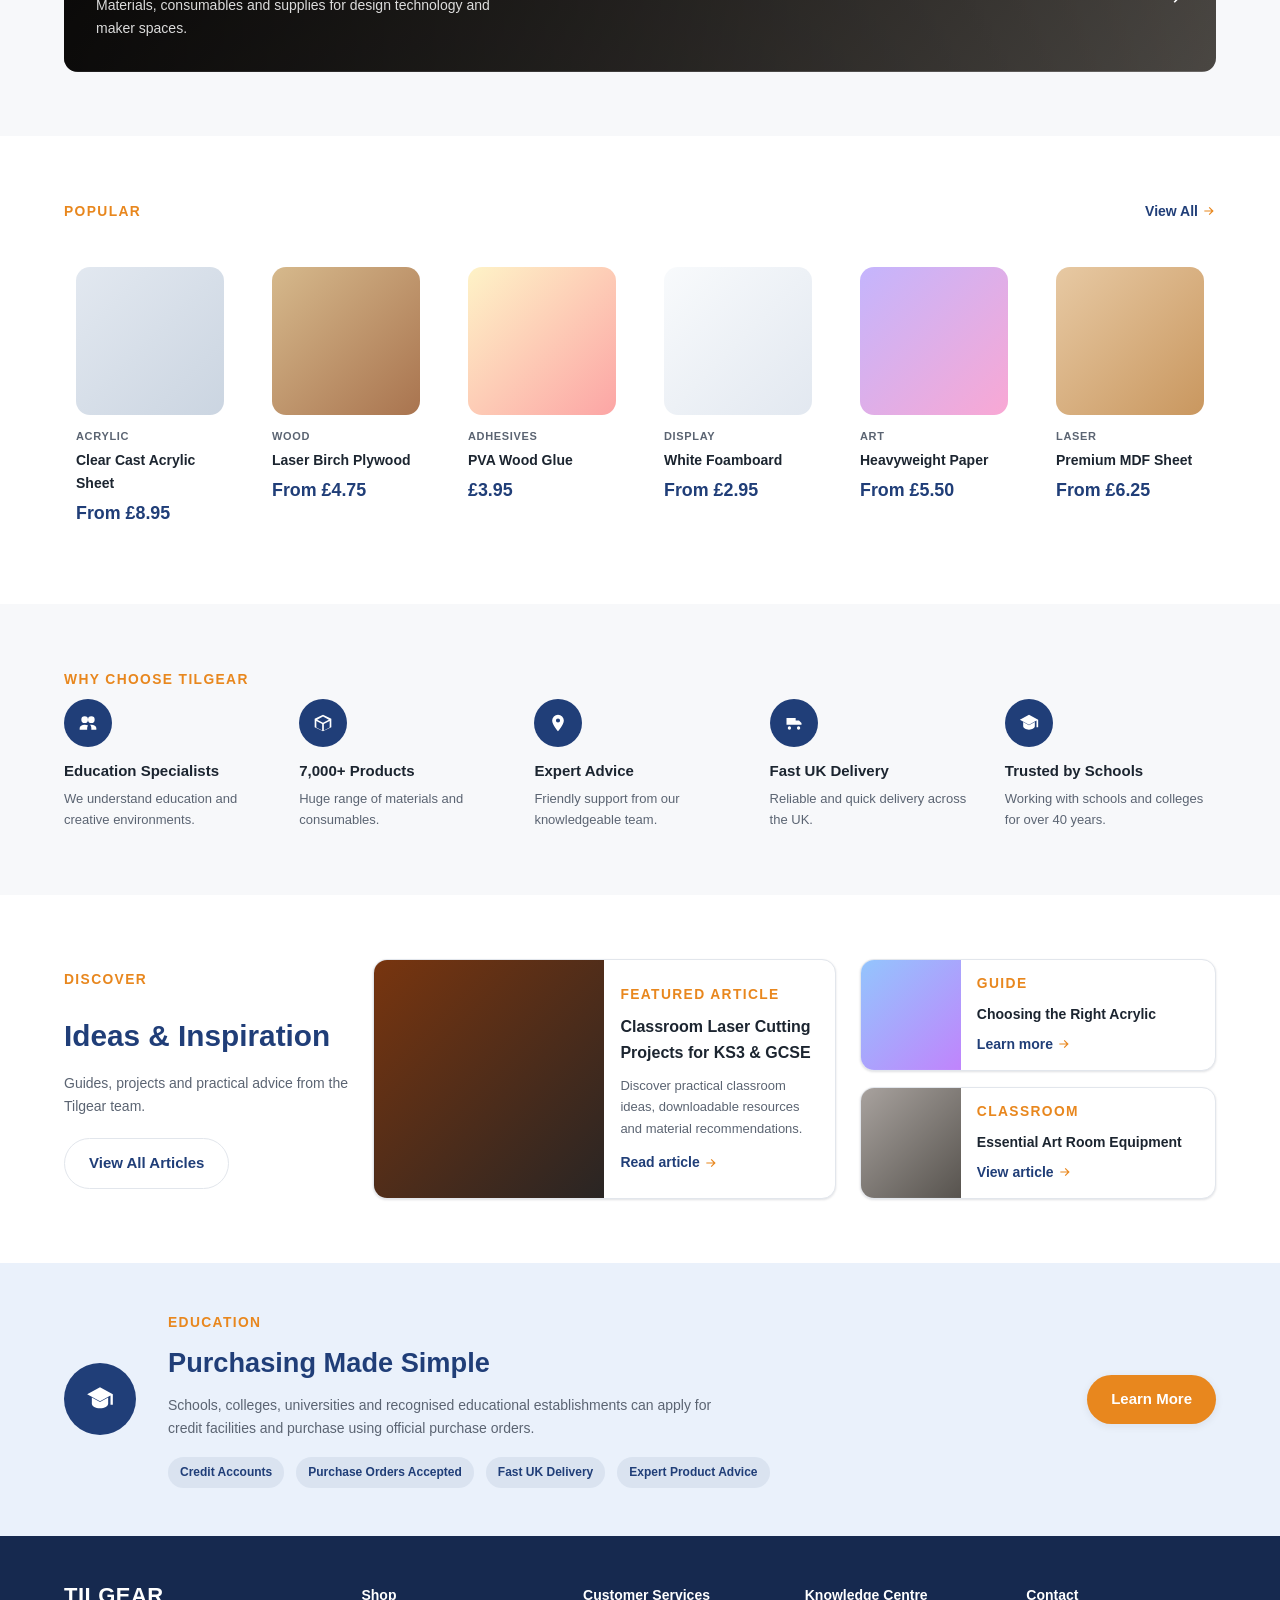
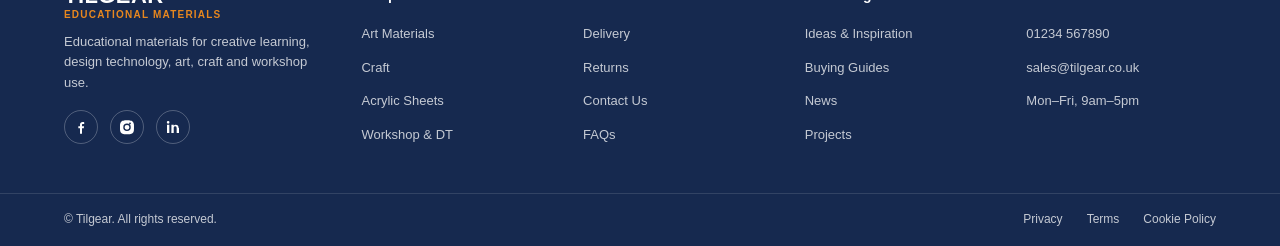
==== commit d30d3469: "Update prototype.html" ====
--- a/prototype.html
+++ b/prototype.html
@@ -5,6 +5,7 @@
 <meta name="viewport" content="width=device-width, initial-scale=1.0">
 <title>Tilgear Educational Materials</title>
 <link rel="stylesheet" href="styles.css">
+<link rel="stylesheet" href="prototype.css">
 </head>
 <body>
 
--- a/prototype.css
+++ b/prototype.css
@@ -0,0 +1,283 @@
+/* =============================================================
+   TILGEAR — PROTOTYPE OVERRIDES
+   Purpose: layer modern-ecommerce polish on top of the baseline
+   styles.css WITHOUT changing any HTML. Load this file AFTER
+   styles.css so the cascade lets these rules win.
+
+   <link rel="stylesheet" href="styles.css">
+   <link rel="stylesheet" href="prototype.css">   <-- add this line
+
+   Every block below is independent — comment one out if you
+   don't like it, the rest keep working.
+   ============================================================= */
+
+/* -------------------------------------------------------------
+   0. MODERN TYPEFACE
+   Manrope is a grotesk built for UI/ecomm use (used by brands
+   like Notion, many Shopify themes). Falls back to the original
+   system stack if the font fails to load (no internet, etc).
+   ------------------------------------------------------------- */
+@import url('https://fonts.googleapis.com/css2?family=Manrope:wght@400;500;600;700;800&display=swap');
+
+:root {
+  --font-base: 'Manrope', 'Segoe UI', Roboto, Helvetica, Arial, sans-serif;
+
+  /* Bigger, softer radii read as more "current" than the
+     original tight 6-16px scale. */
+  --radius-sm: 8px;
+  --radius-md: 14px;
+  --radius-lg: 22px;
+
+  /* Extra shadow tiers for a clearer sense of depth/hierarchy
+     than the single --shadow-card token gave us. */
+  --shadow-xs: 0 1px 2px rgba(20, 30, 50, 0.06);
+  --shadow-sm: 0 2px 8px rgba(20, 30, 50, 0.08);
+  --shadow-md: 0 12px 24px -8px rgba(20, 30, 50, 0.18);
+  --shadow-lg: 0 24px 48px -12px rgba(20, 30, 50, 0.28);
+
+  /* Shared easing curve so every hover/lift animation feels
+     like part of the same system rather than default linear. */
+  --ease: cubic-bezier(0.22, 1, 0.36, 1);
+}
+
+/* -------------------------------------------------------------
+   1. BASE TEXT SIZE FIX
+   On a 12" 1080p panel the pixel density is high enough that a
+   16px base reads visibly small. Bumping the root size scales
+   every rem-based measurement (and most of the original file's
+   px values, once we reassert them below) without a full retype.
+   ------------------------------------------------------------- */
+html {
+  font-size: 106.25%; /* 16px -> ~17px baseline */
+}
+
+body {
+  font-size: 1rem;
+  line-height: 1.65; /* a touch more air than the original 1.5 */
+}
+
+/* -------------------------------------------------------------
+   2. FLUID HEADING SCALE
+   clamp() lets headings grow on large screens and shrink on
+   small ones automatically, so one rule replaces several
+   breakpoint-specific overrides.
+   ------------------------------------------------------------- */
+.hero__title {
+  font-size: clamp(2rem, 1.4rem + 2.4vw, 3rem);
+  letter-spacing: -0.01em; /* large modern type is set slightly tighter */
+}
+
+.section-header__title {
+  font-size: clamp(1.6rem, 1.3rem + 1.2vw, 2.1rem);
+  letter-spacing: -0.01em;
+}
+
+.ideas-intro__title {
+  font-size: clamp(1.4rem, 1.2rem + 0.8vw, 1.75rem);
+}
+
+.banner-cta__title {
+  font-size: clamp(1.3rem, 1.1rem + 0.8vw, 1.6rem);
+}
+
+.eyebrow {
+  font-size: 0.8125rem;
+  letter-spacing: 0.1em;
+}
+
+.hero__text,
+.section-header__text {
+  font-size: 1.0625rem;
+}
+
+/* -------------------------------------------------------------
+   3. STICKY HEADER
+   Keeps search + basket accessible while browsing — standard on
+   most modern ecommerce sites. The top utility bar scrolls away;
+   the shopping-relevant header stays.
+   ------------------------------------------------------------- */
+.site-header,
+.main-nav {
+  position: sticky;
+  top: 0;
+  z-index: 50;
+}
+
+.site-header {
+  background: var(--color-white);
+  box-shadow: var(--shadow-xs);
+}
+
+/* -------------------------------------------------------------
+   4. BUTTONS — pill shape + tactile hover/press motion
+   Pill buttons (full rounded ends) are the current ecomm norm
+   for primary actions; the lift-on-hover, press-on-active pair
+   makes them feel clickable rather than flat.
+   ------------------------------------------------------------- */
+.btn {
+  border-radius: 999px;
+  padding: 0.8em 1.6em;
+  font-weight: 700;
+  transition: transform 0.2s var(--ease), box-shadow 0.2s var(--ease), background-color 0.2s var(--ease);
+}
+
+.btn--primary,
+.btn--accent {
+  box-shadow: var(--shadow-sm);
+}
+
+.btn--primary:hover,
+.btn--accent:hover {
+  transform: translateY(-2px);
+  box-shadow: var(--shadow-md);
+}
+
+.btn:active {
+  transform: translateY(0);
+  box-shadow: var(--shadow-xs);
+}
+
+/* Search buttons stay square-ended (a pill search button reads
+   oddly attached to a square input) — reset just those. */
+.header-search__btn,
+.hero-search .btn {
+  border-radius: 0 var(--radius-sm) var(--radius-sm) 0;
+  padding: 12px 22px;
+}
+
+/* Arrow links get a small slide-right nudge on hover, a cheap
+   but effective "this is interactive" signal. */
+.link-arrow .icon,
+.category-tile__label .icon,
+.banner-tile .icon-arrow {
+  transition: transform 0.2s var(--ease);
+}
+
+.link-arrow:hover .icon {
+  transform: translateX(3px);
+}
+
+/* -------------------------------------------------------------
+   5. CARD & TILE ELEVATION + HOVER MOTION
+   Every card lifts and its image gains a subtle zoom on hover —
+   the single most recognizable "modern ecomm" micro-interaction.
+   ------------------------------------------------------------- */
+.product-card,
+.article-card,
+.category-tile,
+.banner-tile {
+  border-radius: var(--radius-md);
+}
+
+.product-card {
+  padding: var(--space-3);
+  border-radius: var(--radius-md);
+  transition: box-shadow 0.25s var(--ease), transform 0.25s var(--ease);
+}
+
+.product-card:hover {
+  box-shadow: var(--shadow-md);
+  transform: translateY(-4px);
+}
+
+/* Clip the image so the hover-zoom below doesn't spill past the
+   card's rounded corners. */
+.product-card__img {
+  overflow: hidden;
+  transition: transform 0.4s var(--ease);
+}
+
+.product-card:hover .product-card__img {
+  transform: scale(1.04);
+}
+
+.product-card__price {
+  font-size: 1.05rem;
+}
+
+.article-card {
+  transition: box-shadow 0.25s var(--ease), transform 0.25s var(--ease);
+}
+
+.article-card:hover {
+  box-shadow: var(--shadow-md);
+  transform: translateY(-3px);
+}
+
+.category-tile,
+.banner-tile {
+  transition: box-shadow 0.3s var(--ease);
+}
+
+.category-tile:hover,
+.banner-tile:hover {
+  box-shadow: var(--shadow-lg);
+}
+
+/* Background-image zoom on the category/banner tiles. These use
+   a background-image (the placeholder gradient) rather than an
+   <img>, so we scale the whole element and rely on the tile's
+   own overflow:hidden (already set in styles.css) to clip it. */
+.category-tile,
+.banner-tile {
+  transition: box-shadow 0.3s var(--ease), background-size 0.4s var(--ease);
+  background-size: 100%;
+}
+
+.category-tile:hover,
+.banner-tile:hover {
+  background-size: 108%;
+}
+
+.feature-icon {
+  transition: transform 0.25s var(--ease);
+}
+
+.feature-list__item:hover .feature-icon {
+  transform: translateY(-2px) scale(1.05);
+}
+
+/* -------------------------------------------------------------
+   6. SECTION RHYTHM
+   Alternating a very light tint behind every other section adds
+   scannable rhythm down the page instead of one long white sheet
+   — a pattern most ecommerce homepages use.
+   ------------------------------------------------------------- */
+.section:nth-of-type(even) {
+  background: var(--color-bg-muted);
+}
+
+.section {
+  padding-block: var(--space-8);
+}
+
+/* -------------------------------------------------------------
+   7. MISC POLISH
+   ------------------------------------------------------------- */
+
+/* Slightly larger, bolder product/article titles read better at
+   the new base size and match modern ecomm's bolder hierarchy. */
+.product-card__title,
+.article-card__title {
+  font-weight: 700;
+}
+
+/* Basket/account text bumped in line with the base-size fix. */
+.header-actions__text {
+  font-size: 0.95rem;
+}
+
+/* Smooth-scroll respects reduced-motion already via styles.css;
+   this just re-confirms it for anything added above. */
+@media (prefers-reduced-motion: reduce) {
+  .product-card,
+  .article-card,
+  .category-tile,
+  .banner-tile,
+  .product-card__img,
+  .feature-icon,
+  .btn,
+  .link-arrow .icon {
+    transition: none !important;
+  }
+}
